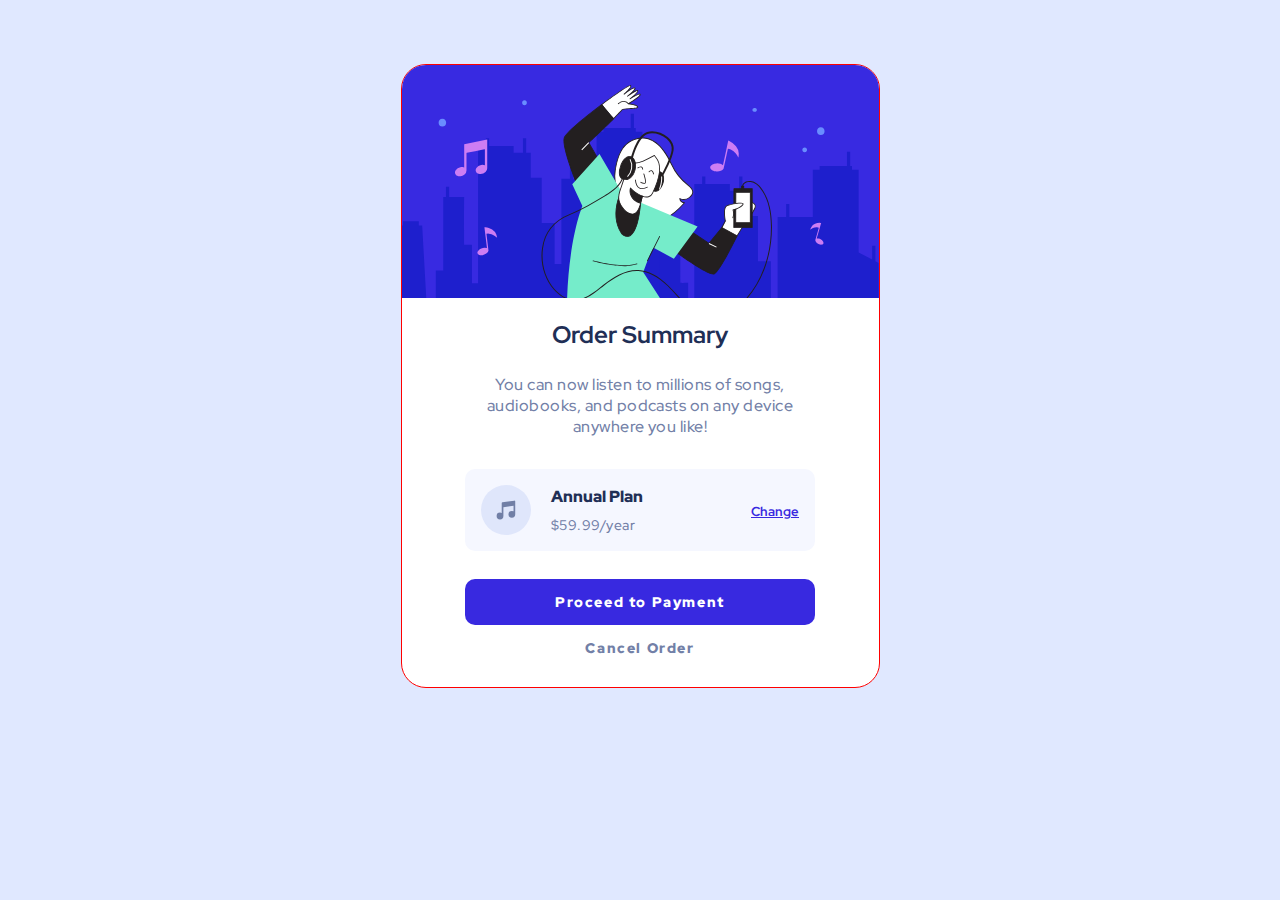
==== 3-order-summary-component/index.html @ 16d54e19 "added new work files" ====
<!DOCTYPE html>
<html lang="en">
  <head>
    <meta charset="UTF-8" />
    <meta name="viewport" content="width=device-width, initial-scale=1.0" />
    <title>Order Summary Component</title>

    <link rel="stylesheet" href="order-summary-component.css" />
    <link rel="preconnect" href="https://fonts.googleapis.com" />
    <link rel="preconnect" href="https://fonts.gstatic.com" crossorigin />
    <link
      href="https://fonts.googleapis.com/css2?family=Red+Hat+Display:wght@500&display=swap"
      rel="stylesheet"
    />
  </head>
  <body>
    <section class="order">
      <div class="container">
        <div class="col1">
          <img src="./images/illustration-hero.svg" alt="" />
        </div>
        <div class="col2">
          <div class="cont">
            <h2>Order Summary</h2>
            <p>
              You can now listen to millions of songs, audiobooks, and podcasts
              on any device anywhere you like!
            </p>

            <div class="plan">
              <div class="pls-work">
                <div class="aaack">
                  <img class="music" src="./images/icon-music.svg" alt="" />
                  <div>
                    <h4>Annual Plan</h4>
                    <p>$59.99/year</p>
                  </div>
                </div>

                <div>
                  <a href="#" class="ch">Change</a>
                </div>
              </div>
            </div>
            <a href="#" class="btnA">Proceed to Payment</a>
            <a href="#" class="btnB">Cancel Order</a>
          </div>
        </div>
      </div>
    </section>
  </body>
</html>
---- 3-order-summary-component/order-summary-component.css ----
:root {
  --pblue: hsl(225, 100%, 94%);
  --bblue: hsl(245, 75%, 52%);
  --vpblue: hsl(225, 100%, 98%);
  --dsblue: hsl(224, 23%, 55%);
  --dblue: hsl(223, 47%, 23%);
  --rhd-font: "Red Hat Display", sans-serif;
  --fw-500: 500;
  --fw-700: 700;
  --fw-900: 900;
}

html {
  box-sizing: border-box;
}

body {
  margin: 0;
  background-color: var(--pblue);
  font-family: var(--rhd-font);
}

* {
  margin: 0;
}

img {
  width: 100%;
  -o-object-fit: cover;
     object-fit: cover;
}

h2 {
  margin-bottom: 1em;
  font-weight: bold;
  color: var(--dblue);
}

h4 {
  font-size: 1rem;
  font-weight: 1000;
  color: var(--dblue);
}

p {
  color: var(--dsblue);
  font-weight: 500;
  letter-spacing: 0.03rem;
}

a {
  display: inline-block;
  text-align: center;
  text-decoration: none;
  font-size: 0.875rem;
  font-weight: var(--fw-900);
}

.btnA {
  margin-top: 2em;
  display: block;
  background-color: var(--bblue);
  color: white;
  letter-spacing: 0.1rem;
  padding: 1em 0;
  text-align: center;
  border-radius: 10px;
}

.btnB {
  display: block;
  color: var(--dsblue);
  letter-spacing: 0.1rem;
  padding: 1em 0;
  border-radius: 10px;
}

section {
  padding: 4em 0;
}

.container {
  background-color: white;
  text-align: center;
  margin-inline: auto;
  width: 90%;
  max-width: 477px;
  overflow: hidden;
  border-radius: 25px;
  border: 1px solid red;
}

.col1 {
  flex-wrap: wrap;
}

.col2 {
  padding: 1em 0;
  display: flex;
  flex-direction: column;
}

.cont {
  width: 85%;
  max-width: 350px;
  margin-inline: auto;
}

.plan {
  margin-top: 2em;
  border-radius: 10px;
  background-color: var(--vpblue);
  padding: 1em;
}
.plan p {
  font-size: 0.9rem;
}
.plan .ch {
  font-size: 0.8rem;
  color: var(--bblue);
}
.plan a {
  font-weight: bold;
  text-decoration: underline;
}
.plan .aaack {
  display: flex;
}
.plan .aaack div {
  justify-content: flex-start;
  align-self: center;
}
.plan .aaack div h4 {
  margin-bottom: 0.5em;
}
.plan .pls-work {
  display: flex;
  text-align: left;
  align-items: center;
  justify-content: space-between;
}

.music {
  height: 50px;
  width: 50px;
  margin-right: 20px;
}/*# sourceMappingURL=order-summary-component.css.map */
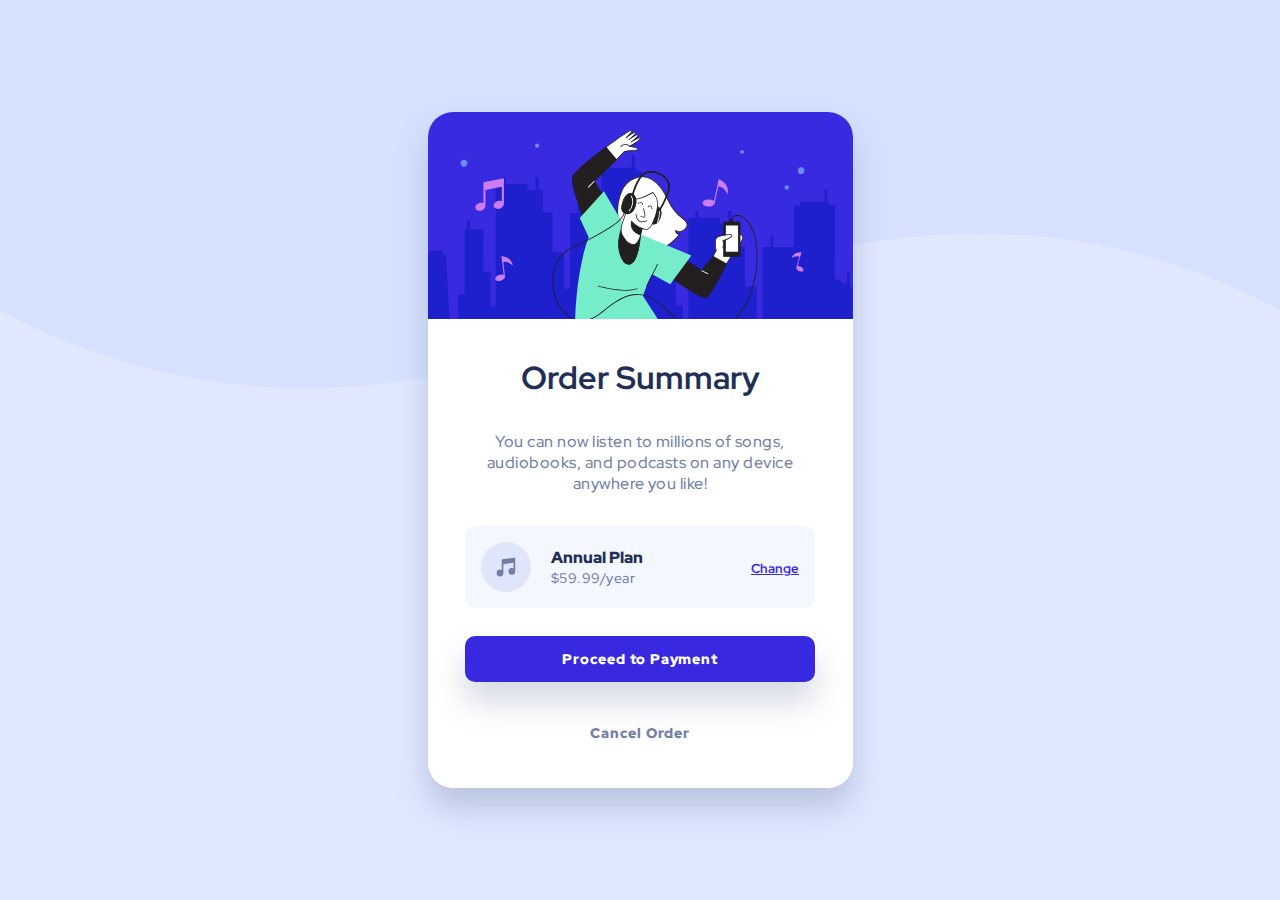
==== commit 7b977d95: "edited a fem challenge" ====
--- a/3-order-summary-component/index.html
+++ b/3-order-summary-component/index.html
@@ -21,7 +21,7 @@
         </div>
         <div class="col2">
           <div class="cont">
-            <h2>Order Summary</h2>
+            <h1>Order Summary</h1>
             <p>
               You can now listen to millions of songs, audiobooks, and podcasts
               on any device anywhere you like!
@@ -32,7 +32,7 @@
                 <div class="aaack">
                   <img class="music" src="./images/icon-music.svg" alt="" />
                   <div>
-                    <h4>Annual Plan</h4>
+                    <h2>Annual Plan</h2>
                     <p>$59.99/year</p>
                   </div>
                 </div>
--- a/3-order-summary-component/order-summary-component.css
+++ b/3-order-summary-component/order-summary-component.css
@@ -14,9 +14,19 @@
   box-sizing: border-box;
 }
 
+img {
+  width: 100%;
+  -o-object-fit: cover;
+     object-fit: cover;
+}
+
 body {
   margin: 0;
   background-color: var(--pblue);
+  background-image: url(./images/pattern-background-desktop.svg);
+  background-repeat: no-repeat;
+  background-size: contain;
+  background-position: top center;
   font-family: var(--rhd-font);
 }
 
@@ -24,19 +34,13 @@
   margin: 0;
 }
 
-img {
-  width: 100%;
-  -o-object-fit: cover;
-     object-fit: cover;
-}
-
-h2 {
+h1 {
   margin-bottom: 1em;
   font-weight: bold;
   color: var(--dblue);
 }
 
-h4 {
+h2 {
   font-size: 1rem;
   font-weight: 1000;
   color: var(--dblue);
@@ -52,6 +56,7 @@
   display: inline-block;
   text-align: center;
   text-decoration: none;
+  letter-spacing: normal;
   font-size: 0.875rem;
   font-weight: var(--fw-900);
 }
@@ -61,22 +66,27 @@
   display: block;
   background-color: var(--bblue);
   color: white;
-  letter-spacing: 0.1rem;
+  letter-spacing: 0.05rem;
   padding: 1em 0;
   text-align: center;
   border-radius: 10px;
+  box-shadow: 0px 20px 30px rgba(114, 128, 167, 0.3);
 }
 
 .btnB {
   display: block;
   color: var(--dsblue);
-  letter-spacing: 0.1rem;
+  letter-spacing: 0.05rem;
   padding: 1em 0;
   border-radius: 10px;
+  margin-top: 2em;
 }
 
 section {
-  padding: 4em 0;
+  height: 100vh;
+  display: flex;
+  align-items: center;
+  justify-content: center;
 }
 
 .container {
@@ -84,10 +94,10 @@
   text-align: center;
   margin-inline: auto;
   width: 90%;
-  max-width: 477px;
+  max-width: 425px;
   overflow: hidden;
   border-radius: 25px;
-  border: 1px solid red;
+  box-shadow: 0px 20px 30px rgba(114, 128, 167, 0.35);
 }
 
 .col1 {
@@ -95,7 +105,7 @@
 }
 
 .col2 {
-  padding: 1em 0;
+  padding: 2em 0;
   display: flex;
   flex-direction: column;
 }
